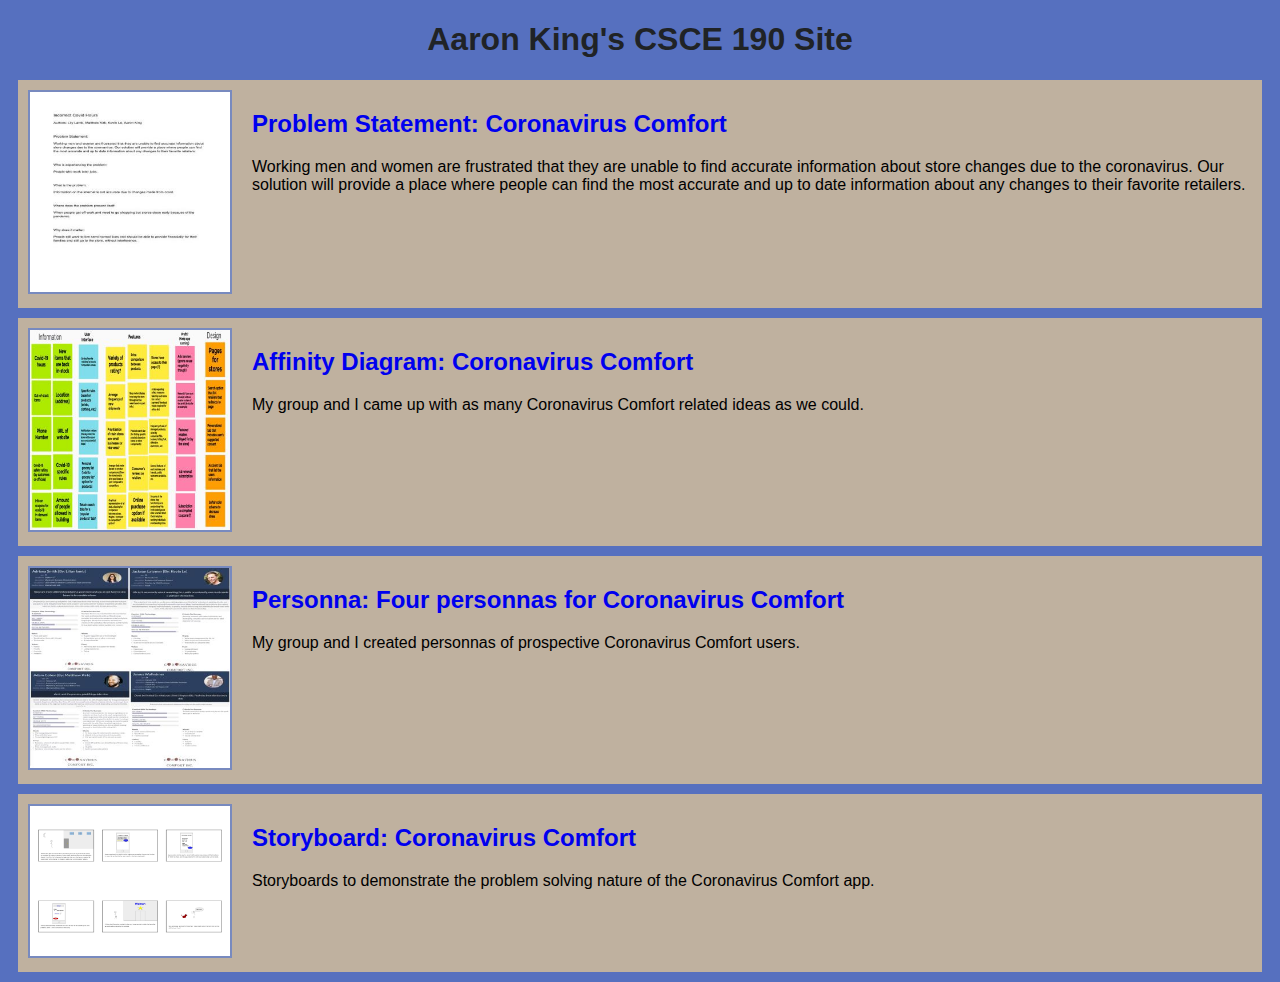
==== index.html @ b4fc64df "Add files via upload" ====
<!DOCTYPE html>
<html>
    <head>
        <title>CSCE 190: Aaron King</title>
        <link rel="stylesheet" href="styles.css">
    </head>
    <body>
        <h1>Aaron King's CSCE 190 Site</h1>

        <!--Problem Statement Assignment-->
        <section class="assignment">
            <a href="Files/Problem statement.pdf"><img src="Images/0001.jpg"></a>
            <section class="ass-details">
                <a href="Files/Problem statement.pdf"><h2>Problem Statement: Coronavirus Comfort</h2></a>
                <p>Working men and women are frustrated that they are unable to find accurate information about store changes due to the coronavirus. Our solution will provide a place where people can find the most accurate and up to date information about any changes to their favorite retailers.
                </p>
            </section>
        </section>

            <!--Affinity Diagram Assignment-->
        <section class="assignment">
                <a href="Files/affinity_diagram.pdf"><img src="Images/affinity-diagram.jpg"></a>
                <section class="ass-details">
                    <a href="Files/affinity_diagram.pdf"><h2>Affinity Diagram: Coronavirus Comfort</h2></a>
                    <p>My group and I came up with as many Coronavirus Comfort related ideas as we could.
                    
                    </p>
                </section>
        </section>

         <!--Personnas Assignment-->
        <section class="assignment">
            <a href="Files/personnas.pdf"><img src="Images/personnas.jpg"></a>
            <section class="ass-details">
                <a href="Files/personnas.pdf"><h2>Personna: Four personnas for Coronavirus Comfort</h2></a>
                <p>My group and I created personnas of prospective Coronavirus Comfort users.
                
                </p>
            </section>
        </section>

         <!--Storyboard Assignment-->
         <section class="assignment">
            <a href="Files/Storyboards.pdf"><img src="Images/StoryBoard.jpg"></a>
            <section class="ass-details">
                <a href="Files/Storyboards.pdf"><h2>Storyboard: Coronavirus Comfort</h2></a>
                <p>Storyboards to demonstrate the problem solving nature of the Coronavirus Comfort app.
                </p>
            </section>
        </section>
   
    </body>
</html>
---- styles.css ----
body {
    background:#5670BF;
    font-family:Arial, Helvetica, sans-serif;
}

.assignment{
    display:flex;
    padding:10px;
    background: #BFB19F;
    margin:10px;

}
.assignment img{

    width:200px;
    border: 2px solid #788ABF;
    margin-right: 20px;
}

h1 {
    color: #202326;
    text-align:center;
}

a {
    text-decoration:none;

}
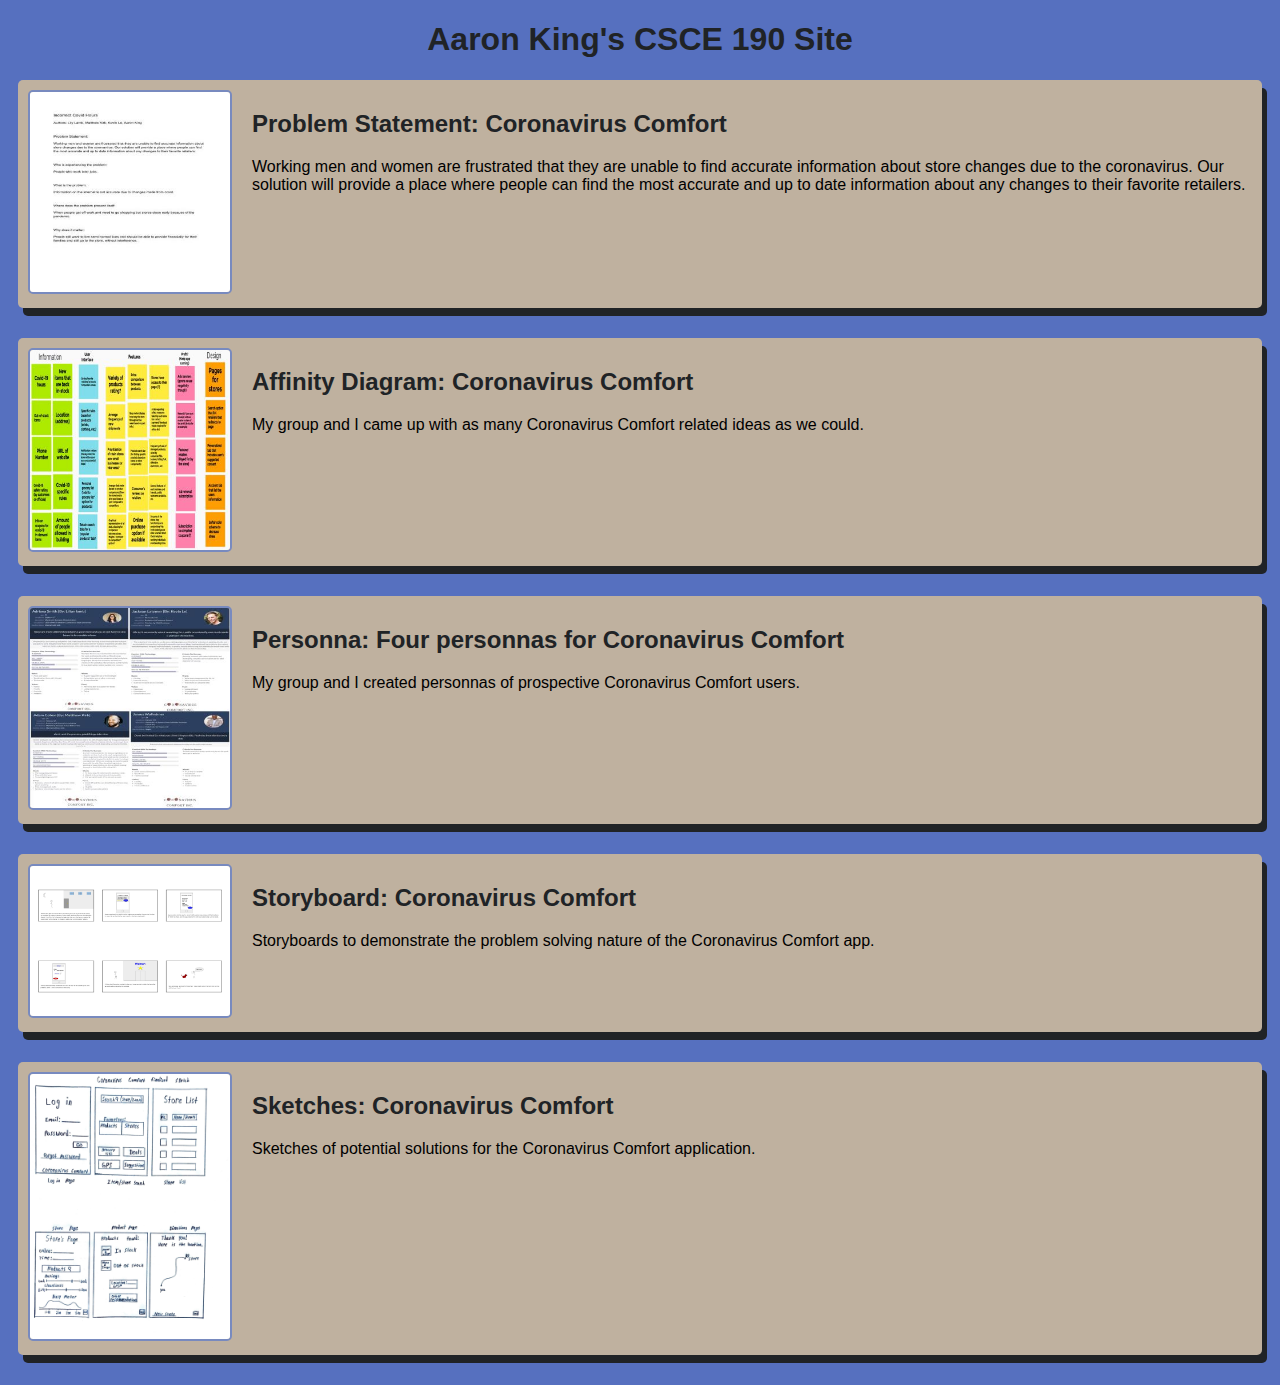
==== commit c249b792: "Add files via upload" ====
--- a/index.html
+++ b/index.html
@@ -48,6 +48,16 @@
                 </p>
             </section>
         </section>
-   
+  
+        
+         <!--Sketches Assignment-->
+         <section class="assignment">
+            <a href="Files/combinepdf (6).pdf"><img src="Images/Sketches.jpg"></a>
+            <section class="ass-details">
+                <a href="Files/Storyboards.pdf"><h2>Sketches: Coronavirus Comfort</h2></a>
+                <p>Sketches of potential solutions for the Coronavirus Comfort application.
+                </p>
+            </section>
+        </section>
     </body>
 </html>--- a/styles.css
+++ b/styles.css
@@ -8,6 +8,9 @@
     padding:10px;
     background: #BFB19F;
     margin:10px;
+    margin-bottom: 30px;
+    border-radius:5px;
+    box-shadow: 5px 8px #202326
 
 }
 .assignment img{
@@ -15,6 +18,7 @@
     width:200px;
     border: 2px solid #788ABF;
     margin-right: 20px;
+    border-radius:5px;
 }
 
 h1 {
@@ -24,5 +28,8 @@
 
 a {
     text-decoration:none;
-
+    color: #202326;
+}
+.assignment a:hover{
+color: #5670BF;
 }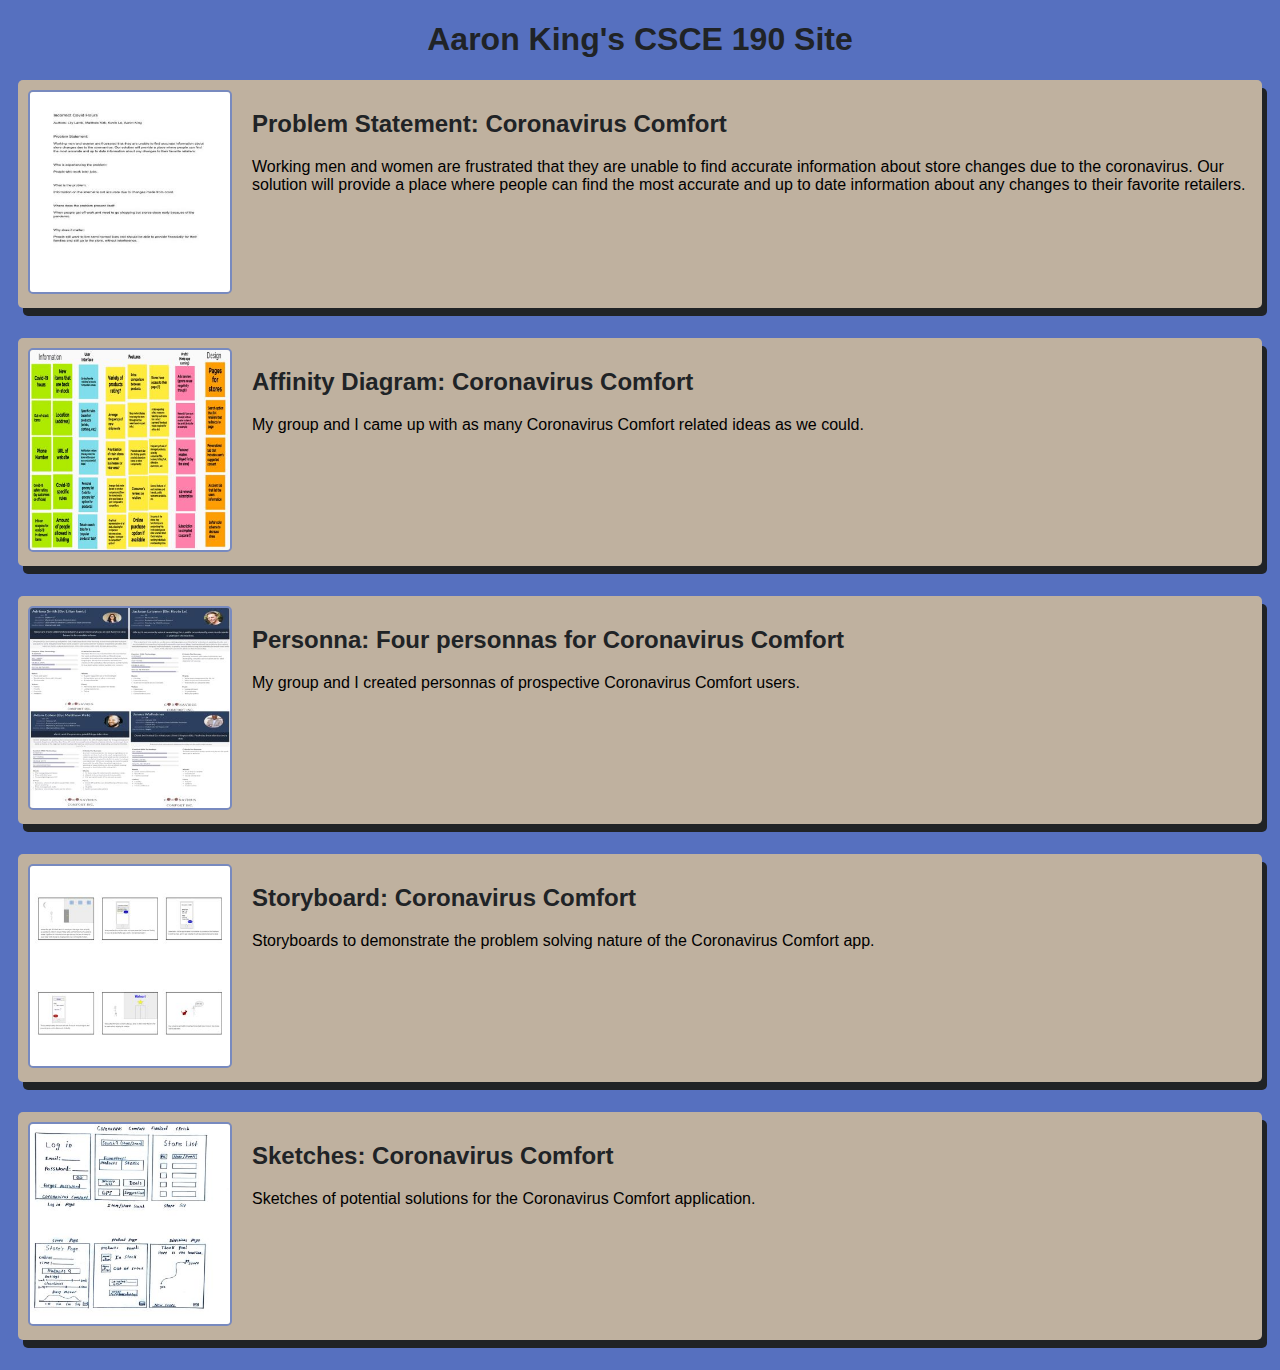
==== commit 5e520eb5: "Add files via upload" ====
--- a/index.html
+++ b/index.html
@@ -52,7 +52,7 @@
         
          <!--Sketches Assignment-->
          <section class="assignment">
-            <a href="Files/combinepdf (6).pdf"><img src="Images/Sketches.jpg"></a>
+            <a href="Files/combinepdf (6).pdf"><img src="Images/sketches.jpg"></a>
             <section class="ass-details">
                 <a href="Files/Storyboards.pdf"><h2>Sketches: Coronavirus Comfort</h2></a>
                 <p>Sketches of potential solutions for the Coronavirus Comfort application.
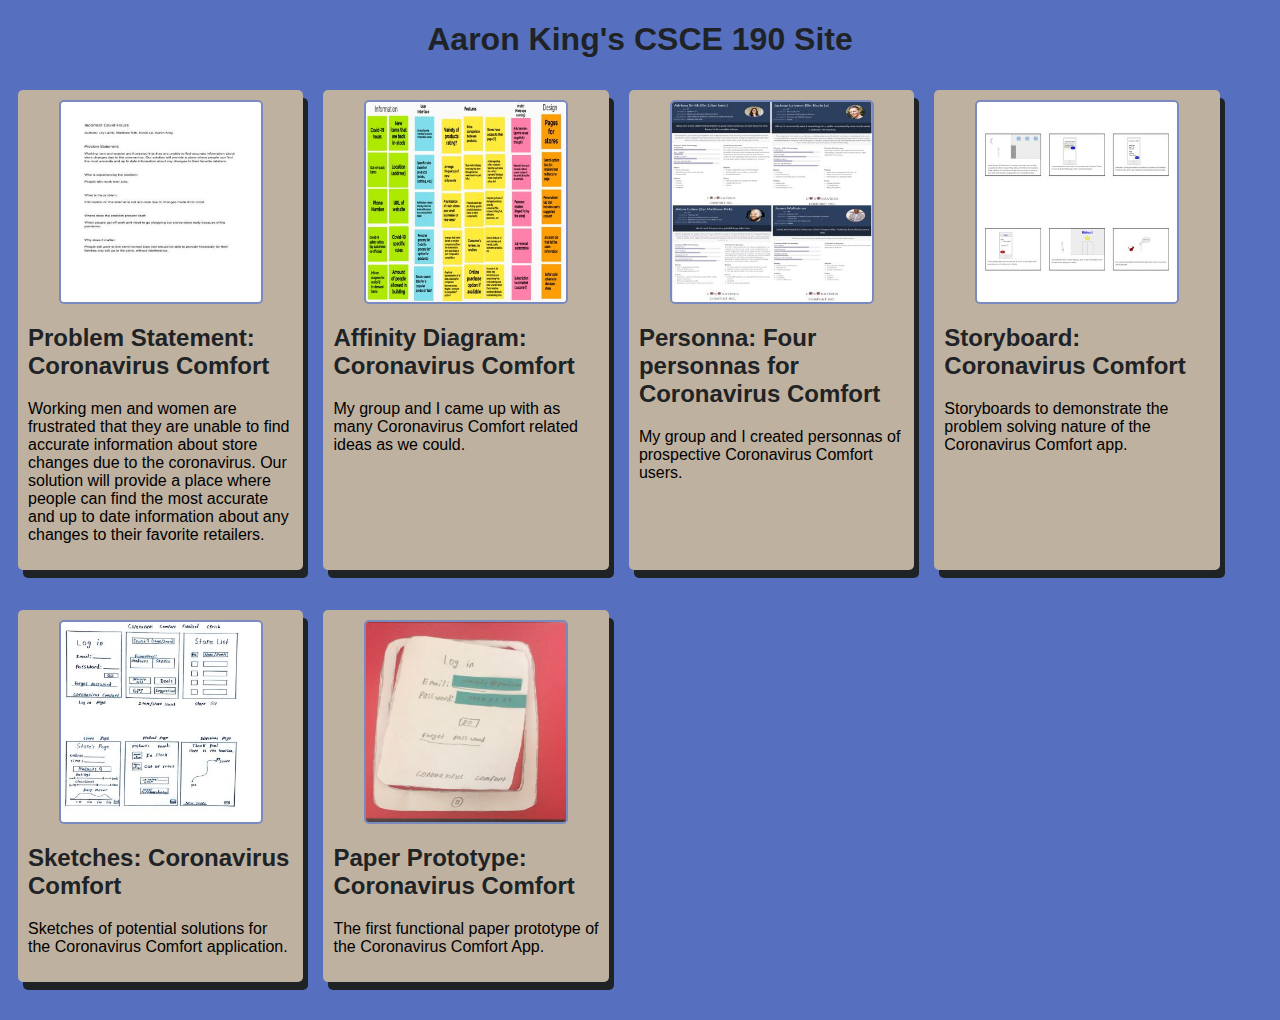
==== commit f94f8930: "Add files via upload" ====
--- a/index.html
+++ b/index.html
@@ -7,57 +7,69 @@
     <body>
         <h1>Aaron King's CSCE 190 Site</h1>
 
-        <!--Problem Statement Assignment-->
-        <section class="assignment">
-            <a href="Files/Problem statement.pdf"><img src="Images/0001.jpg"></a>
-            <section class="ass-details">
-                <a href="Files/Problem statement.pdf"><h2>Problem Statement: Coronavirus Comfort</h2></a>
-                <p>Working men and women are frustrated that they are unable to find accurate information about store changes due to the coronavirus. Our solution will provide a place where people can find the most accurate and up to date information about any changes to their favorite retailers.
-                </p>
+        <div class="assignments">
+            <!--Problem Statement Assignment-->
+            <section class="assignment">
+                <a href="Files/Problem statement.pdf"><img src="Images/0001.jpg"></a>
+                <section class="ass-details">
+                    <a href="Files/Problem statement.pdf"><h2>Problem Statement: Coronavirus Comfort</h2></a>
+                    <p>Working men and women are frustrated that they are unable to find accurate information about store changes due to the coronavirus. Our solution will provide a place where people can find the most accurate and up to date information about any changes to their favorite retailers.
+                    </p>
+                </section>
             </section>
-        </section>
 
-            <!--Affinity Diagram Assignment-->
-        <section class="assignment">
-                <a href="Files/affinity_diagram.pdf"><img src="Images/affinity-diagram.jpg"></a>
+                <!--Affinity Diagram Assignment-->
+            <section class="assignment">
+                    <a href="Files/affinity_diagram.pdf"><img src="Images/affinity-diagram.jpg"></a>
+                    <section class="ass-details">
+                        <a href="Files/affinity_diagram.pdf"><h2>Affinity Diagram: Coronavirus Comfort</h2></a>
+                        <p>My group and I came up with as many Coronavirus Comfort related ideas as we could.
+                        
+                        </p>
+                    </section>
+            </section>
+
+            <!--Personnas Assignment-->
+            <section class="assignment">
+                <a href="Files/personnas.pdf"><img src="Images/personnas.jpg"></a>
                 <section class="ass-details">
-                    <a href="Files/affinity_diagram.pdf"><h2>Affinity Diagram: Coronavirus Comfort</h2></a>
-                    <p>My group and I came up with as many Coronavirus Comfort related ideas as we could.
+                    <a href="Files/personnas.pdf"><h2>Personna: Four personnas for Coronavirus Comfort</h2></a>
+                    <p>My group and I created personnas of prospective Coronavirus Comfort users.
                     
                     </p>
                 </section>
-        </section>
+            </section>
 
-         <!--Personnas Assignment-->
-        <section class="assignment">
-            <a href="Files/personnas.pdf"><img src="Images/personnas.jpg"></a>
-            <section class="ass-details">
-                <a href="Files/personnas.pdf"><h2>Personna: Four personnas for Coronavirus Comfort</h2></a>
-                <p>My group and I created personnas of prospective Coronavirus Comfort users.
-                
-                </p>
+            <!--Storyboard Assignment-->
+            <section class="assignment">
+                <a href="Files/Storyboards.pdf"><img src="Images/StoryBoard.jpg"></a>
+                <section class="ass-details">
+                    <a href="Files/Storyboards.pdf"><h2>Storyboard: Coronavirus Comfort</h2></a>
+                    <p>Storyboards to demonstrate the problem solving nature of the Coronavirus Comfort app.
+                    </p>
+                </section>
             </section>
-        </section>
+    
+            
+            <!--Sketches Assignment-->
+            <section class="assignment">
+                <a href="Files/combinepdf (6).pdf"><img src="Images/sketches.jpg"></a>
+                <section class="ass-details">
+                    <a href="Files/Storyboards.pdf"><h2>Sketches: Coronavirus Comfort</h2></a>
+                    <p>Sketches of potential solutions for the Coronavirus Comfort application.
+                    </p>
+                </section>
+            </section>
 
-         <!--Storyboard Assignment-->
-         <section class="assignment">
-            <a href="Files/Storyboards.pdf"><img src="Images/StoryBoard.jpg"></a>
-            <section class="ass-details">
-                <a href="Files/Storyboards.pdf"><h2>Storyboard: Coronavirus Comfort</h2></a>
-                <p>Storyboards to demonstrate the problem solving nature of the Coronavirus Comfort app.
-                </p>
+            <!--Paper Prototype Assignment-->
+            <section class="assignment">
+                <a href="https://youtu.be/tDl0iSus-z4"><img src="Images/Prototype_pic.jpg"></a>
+                <section class="ass-details">
+                    <a href="https://youtu.be/tDl0iSus-z4"><h2>Paper Prototype: Coronavirus Comfort</h2></a>
+                    <p>The first functional paper prototype of the Coronavirus Comfort App.
+                    </p>
+                </section>
             </section>
-        </section>
-  
-        
-         <!--Sketches Assignment-->
-         <section class="assignment">
-            <a href="Files/combinepdf (6).pdf"><img src="Images/sketches.jpg"></a>
-            <section class="ass-details">
-                <a href="Files/Storyboards.pdf"><h2>Sketches: Coronavirus Comfort</h2></a>
-                <p>Sketches of potential solutions for the Coronavirus Comfort application.
-                </p>
-            </section>
-        </section>
+        </div>
     </body>
 </html>--- a/styles.css
+++ b/styles.css
@@ -3,8 +3,13 @@
     font-family:Arial, Helvetica, sans-serif;
 }
 
+.assignments{
+    display:flex;
+    flex-wrap:wrap;
+}
+
 .assignment{
-    display:flex;
+    width:21%;
     padding:10px;
     background: #BFB19F;
     margin:10px;
@@ -19,6 +24,8 @@
     border: 2px solid #788ABF;
     margin-right: 20px;
     border-radius:5px;
+    display:block;
+    margin:auto;
 }
 
 h1 {
@@ -32,4 +39,4 @@
 }
 .assignment a:hover{
 color: #5670BF;
-}+}
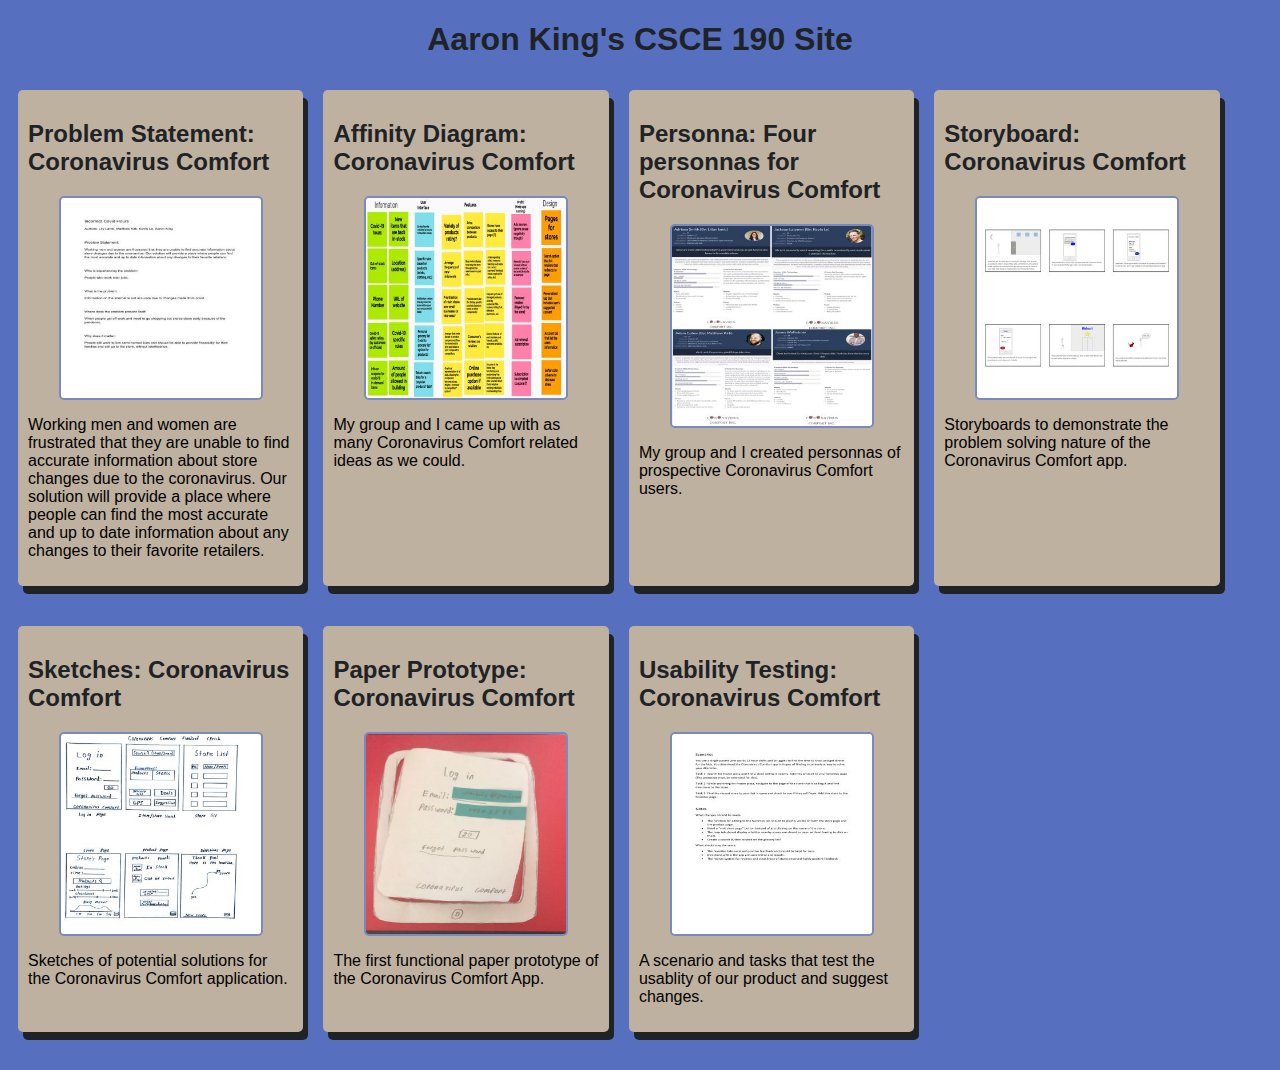
==== commit f7e0a5fd: "Add files via upload" ====
--- a/index.html
+++ b/index.html
@@ -10,9 +10,8 @@
         <div class="assignments">
             <!--Problem Statement Assignment-->
             <section class="assignment">
+                <a href="Files/Problem statement.pdf"><h2>Problem Statement: Coronavirus Comfort</h2></a>
                 <a href="Files/Problem statement.pdf"><img src="Images/0001.jpg"></a>
-                <section class="ass-details">
-                    <a href="Files/Problem statement.pdf"><h2>Problem Statement: Coronavirus Comfort</h2></a>
                     <p>Working men and women are frustrated that they are unable to find accurate information about store changes due to the coronavirus. Our solution will provide a place where people can find the most accurate and up to date information about any changes to their favorite retailers.
                     </p>
                 </section>
@@ -20,9 +19,8 @@
 
                 <!--Affinity Diagram Assignment-->
             <section class="assignment">
+                    <a href="Files/affinity_diagram.pdf"><h2>Affinity Diagram: Coronavirus Comfort</h2></a>
                     <a href="Files/affinity_diagram.pdf"><img src="Images/affinity-diagram.jpg"></a>
-                    <section class="ass-details">
-                        <a href="Files/affinity_diagram.pdf"><h2>Affinity Diagram: Coronavirus Comfort</h2></a>
                         <p>My group and I came up with as many Coronavirus Comfort related ideas as we could.
                         
                         </p>
@@ -31,9 +29,8 @@
 
             <!--Personnas Assignment-->
             <section class="assignment">
+                <a href="Files/personnas.pdf"><h2>Personna: Four personnas for Coronavirus Comfort</h2></a>
                 <a href="Files/personnas.pdf"><img src="Images/personnas.jpg"></a>
-                <section class="ass-details">
-                    <a href="Files/personnas.pdf"><h2>Personna: Four personnas for Coronavirus Comfort</h2></a>
                     <p>My group and I created personnas of prospective Coronavirus Comfort users.
                     
                     </p>
@@ -42,9 +39,8 @@
 
             <!--Storyboard Assignment-->
             <section class="assignment">
+                <a href="Files/Storyboards.pdf"><h2>Storyboard: Coronavirus Comfort</h2></a>
                 <a href="Files/Storyboards.pdf"><img src="Images/StoryBoard.jpg"></a>
-                <section class="ass-details">
-                    <a href="Files/Storyboards.pdf"><h2>Storyboard: Coronavirus Comfort</h2></a>
                     <p>Storyboards to demonstrate the problem solving nature of the Coronavirus Comfort app.
                     </p>
                 </section>
@@ -53,9 +49,8 @@
             
             <!--Sketches Assignment-->
             <section class="assignment">
+                <a href="Files/Storyboards.pdf"><h2>Sketches: Coronavirus Comfort</h2></a>
                 <a href="Files/combinepdf (6).pdf"><img src="Images/sketches.jpg"></a>
-                <section class="ass-details">
-                    <a href="Files/Storyboards.pdf"><h2>Sketches: Coronavirus Comfort</h2></a>
                     <p>Sketches of potential solutions for the Coronavirus Comfort application.
                     </p>
                 </section>
@@ -63,10 +58,18 @@
 
             <!--Paper Prototype Assignment-->
             <section class="assignment">
+                <a href="https://youtu.be/tDl0iSus-z4"><h2>Paper Prototype: Coronavirus Comfort</h2></a>
                 <a href="https://youtu.be/tDl0iSus-z4"><img src="Images/Prototype_pic.jpg"></a>
-                <section class="ass-details">
-                    <a href="https://youtu.be/tDl0iSus-z4"><h2>Paper Prototype: Coronavirus Comfort</h2></a>
                     <p>The first functional paper prototype of the Coronavirus Comfort App.
+                    </p>
+                </section>
+            </section>
+
+             <!--Usability Testing Assignment-->
+             <section class="assignment">
+                <a href="Files/Usability Feedback.pdf"><h2>Usability Testing: Coronavirus Comfort</h2></a>
+                <a href="Files/Usability Feedback.pdf"><img src="Images/Usability_pic.jpg"></a>
+                    <p>A scenario and tasks that test the usablity of our product and suggest changes.
                     </p>
                 </section>
             </section>
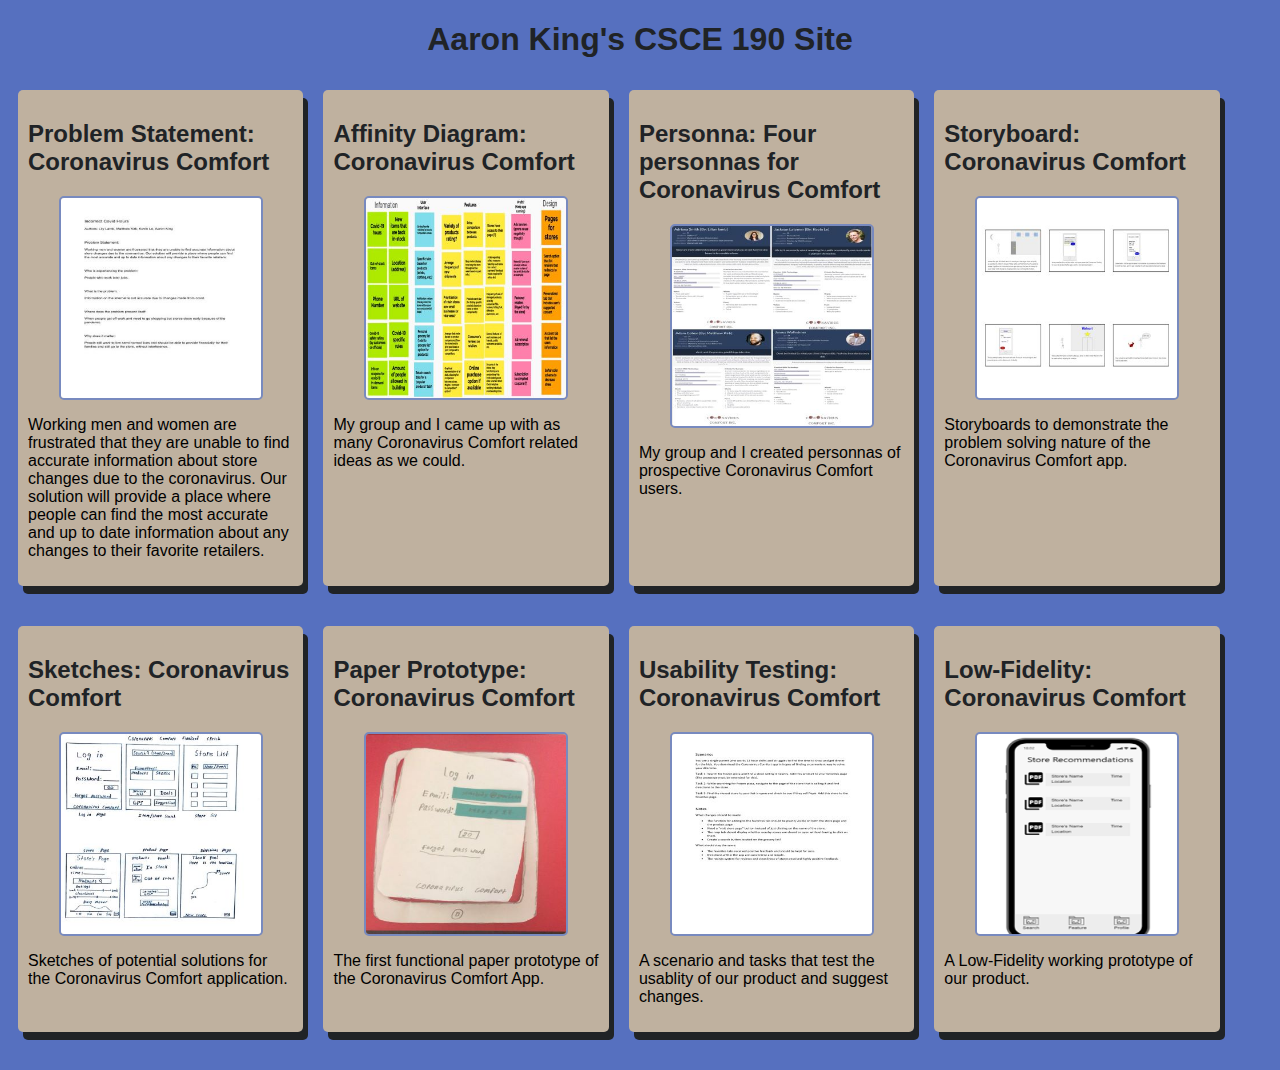
==== commit 6914fe05: "Add files via upload" ====
--- a/index.html
+++ b/index.html
@@ -73,6 +73,15 @@
                     </p>
                 </section>
             </section>
+
+             <!--Low-Fidelity Prototype Assignment-->
+             <section class="assignment">
+                <a href="Files/Low-Fi-Prototype/frame.html"><h2>Low-Fidelity: Coronavirus Comfort</h2></a>
+                <a href="Files/Low-Fi-Prototype/frame.html"><img src="Images/LowFi prototype (2).png"></a>
+                    <p>A Low-Fidelity working prototype of our product.
+                    </p>
+                </section>
+            </section>
         </div>
     </body>
 </html>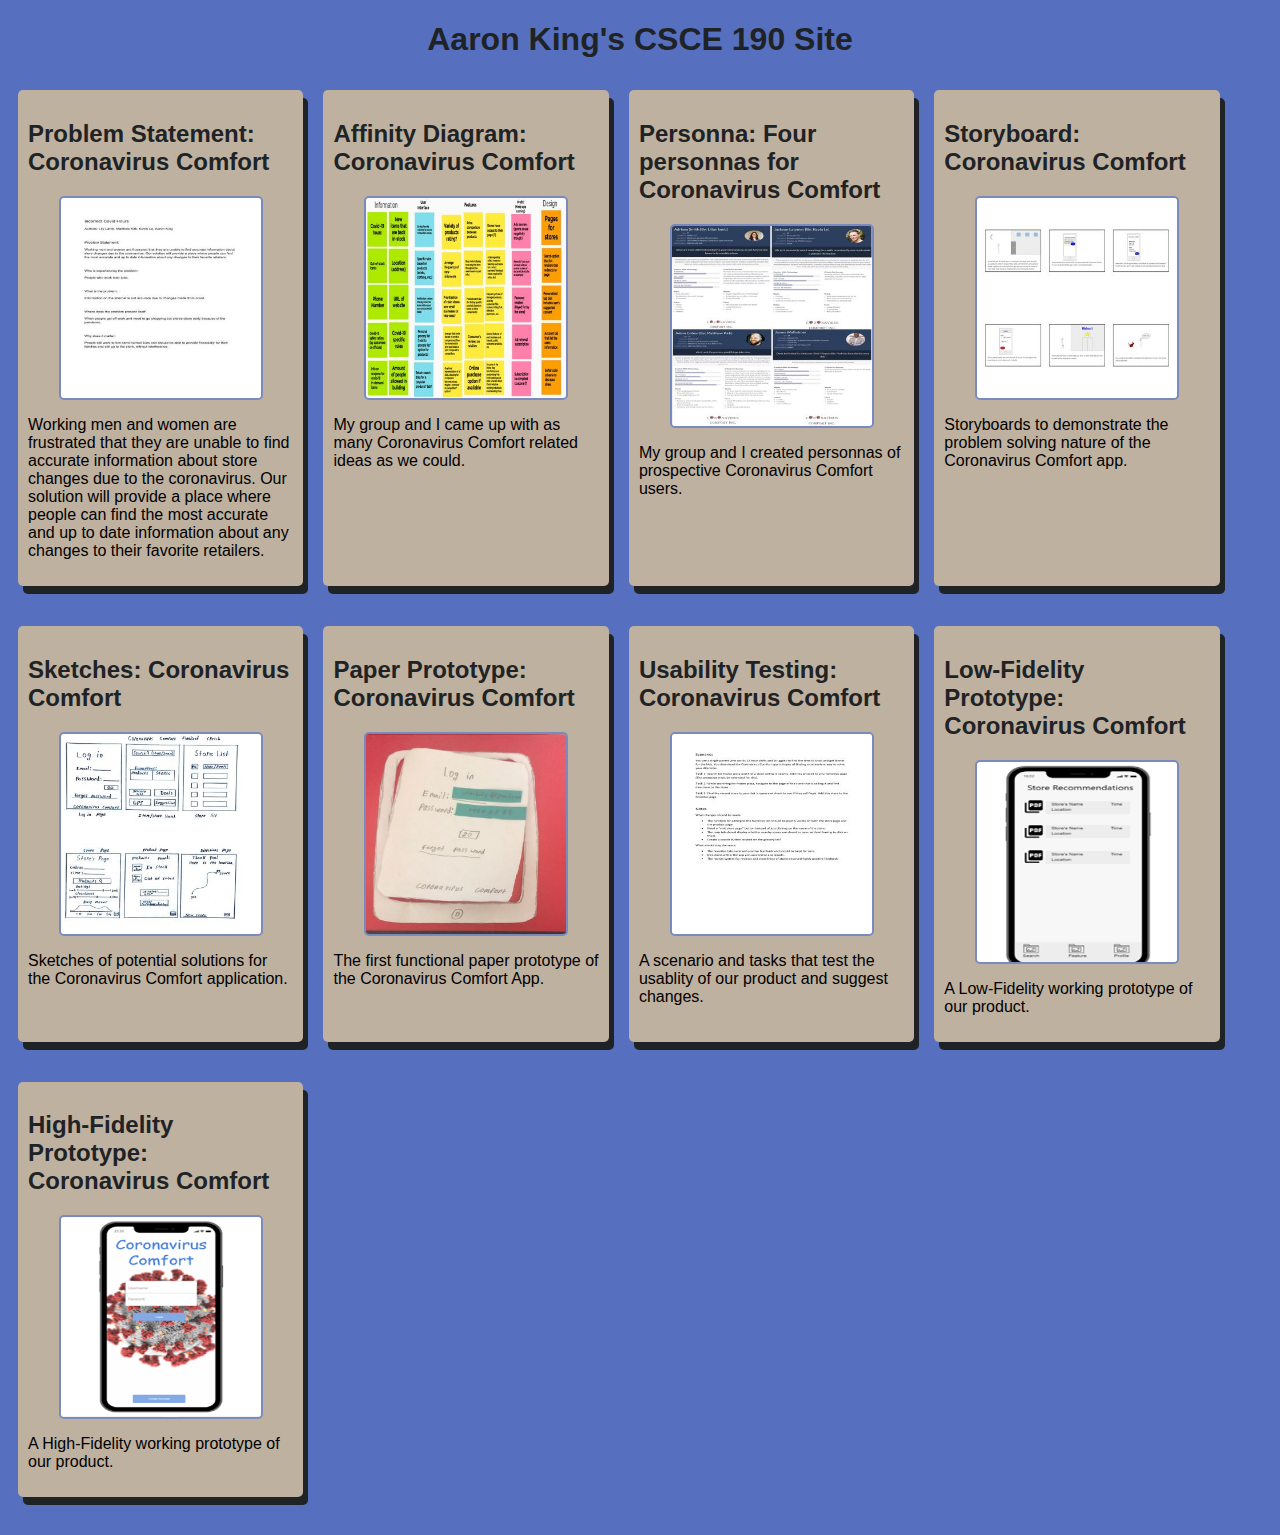
==== commit b3c4e572: "Add files via upload" ====
--- a/index.html
+++ b/index.html
@@ -76,9 +76,18 @@
 
              <!--Low-Fidelity Prototype Assignment-->
              <section class="assignment">
-                <a href="Files/Low-Fi-Prototype/frame.html"><h2>Low-Fidelity: Coronavirus Comfort</h2></a>
+                <a href="Files/Low-Fi-Prototype/frame.html"><h2>Low-Fidelity Prototype: Coronavirus Comfort</h2></a>
                 <a href="Files/Low-Fi-Prototype/frame.html"><img src="Images/LowFi prototype (2).png"></a>
                     <p>A Low-Fidelity working prototype of our product.
+                    </p>
+                </section>
+            </section>
+
+            <!--High-Fidelity Prototype Assignment-->
+            <section class="assignment">
+                <a href="Files/hifiProto/frame.html"><h2>High-Fidelity Prototype: Coronavirus Comfort</h2></a>
+                <a href="Files/hifiProto/frame.html"><img src="Images/HiFiProto.png"></a>
+                    <p>A High-Fidelity working prototype of our product.
                     </p>
                 </section>
             </section>
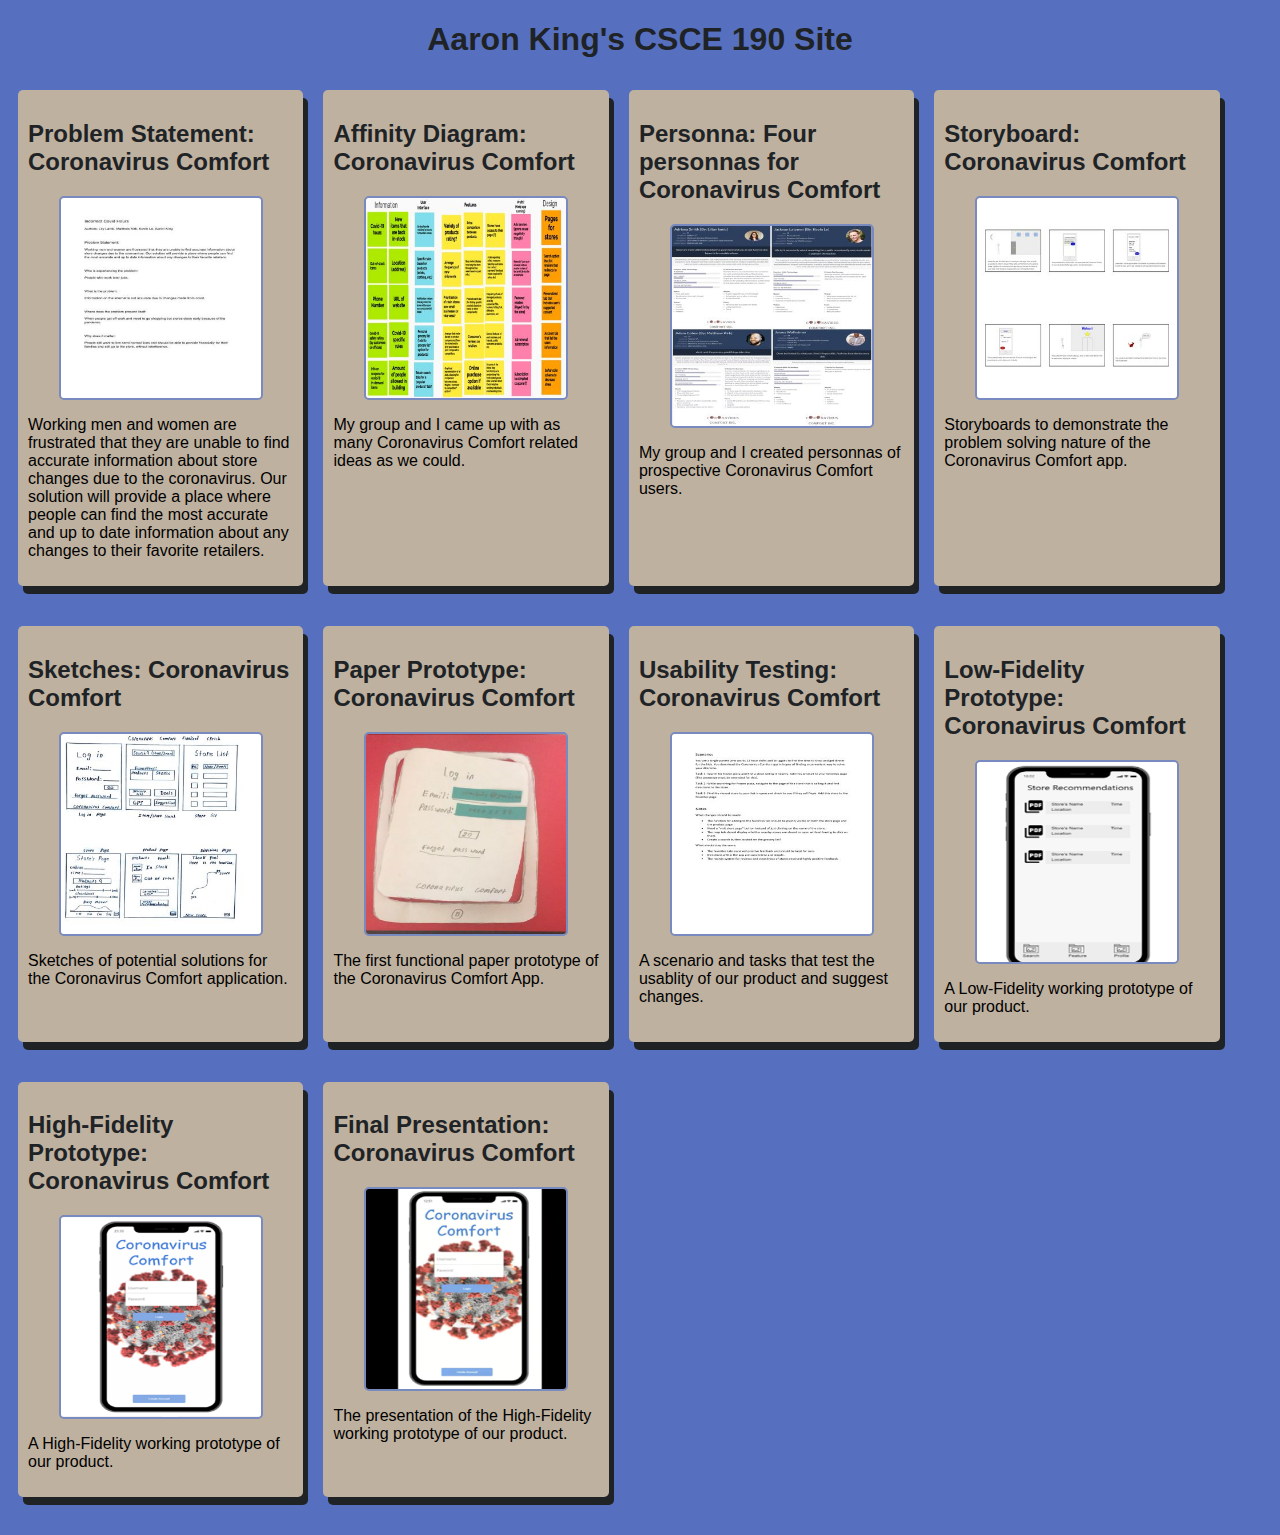
==== commit e84d2f8b: "Add files via upload" ====
--- a/index.html
+++ b/index.html
@@ -85,9 +85,18 @@
 
             <!--High-Fidelity Prototype Assignment-->
             <section class="assignment">
-                <a href="Files/hifiProto/frame.html"><h2>High-Fidelity Prototype: Coronavirus Comfort</h2></a>
-                <a href="Files/hifiProto/frame.html"><img src="Images/HiFiProto.png"></a>
+                <a href="HifiProto/frame.html"><h2>High-Fidelity Prototype: Coronavirus Comfort</h2></a>
+                <a href="HifiProto/frame.html"><img src="Images/HiFiProto.png"></a>
                     <p>A High-Fidelity working prototype of our product.
+                    </p>
+                </section>
+            </section>
+
+             <!--Final Presentation Assignment-->
+             <section class="assignment">
+                <a href="https://youtu.be/XBTRUkLKFdg"><h2>Final Presentation: Coronavirus Comfort</h2></a>
+                <a href="https://youtu.be/XBTRUkLKFdg"><img src="Images/ProtoPresentationPic.png"></a>
+                    <p>The presentation of the High-Fidelity working prototype of our product.
                     </p>
                 </section>
             </section>
